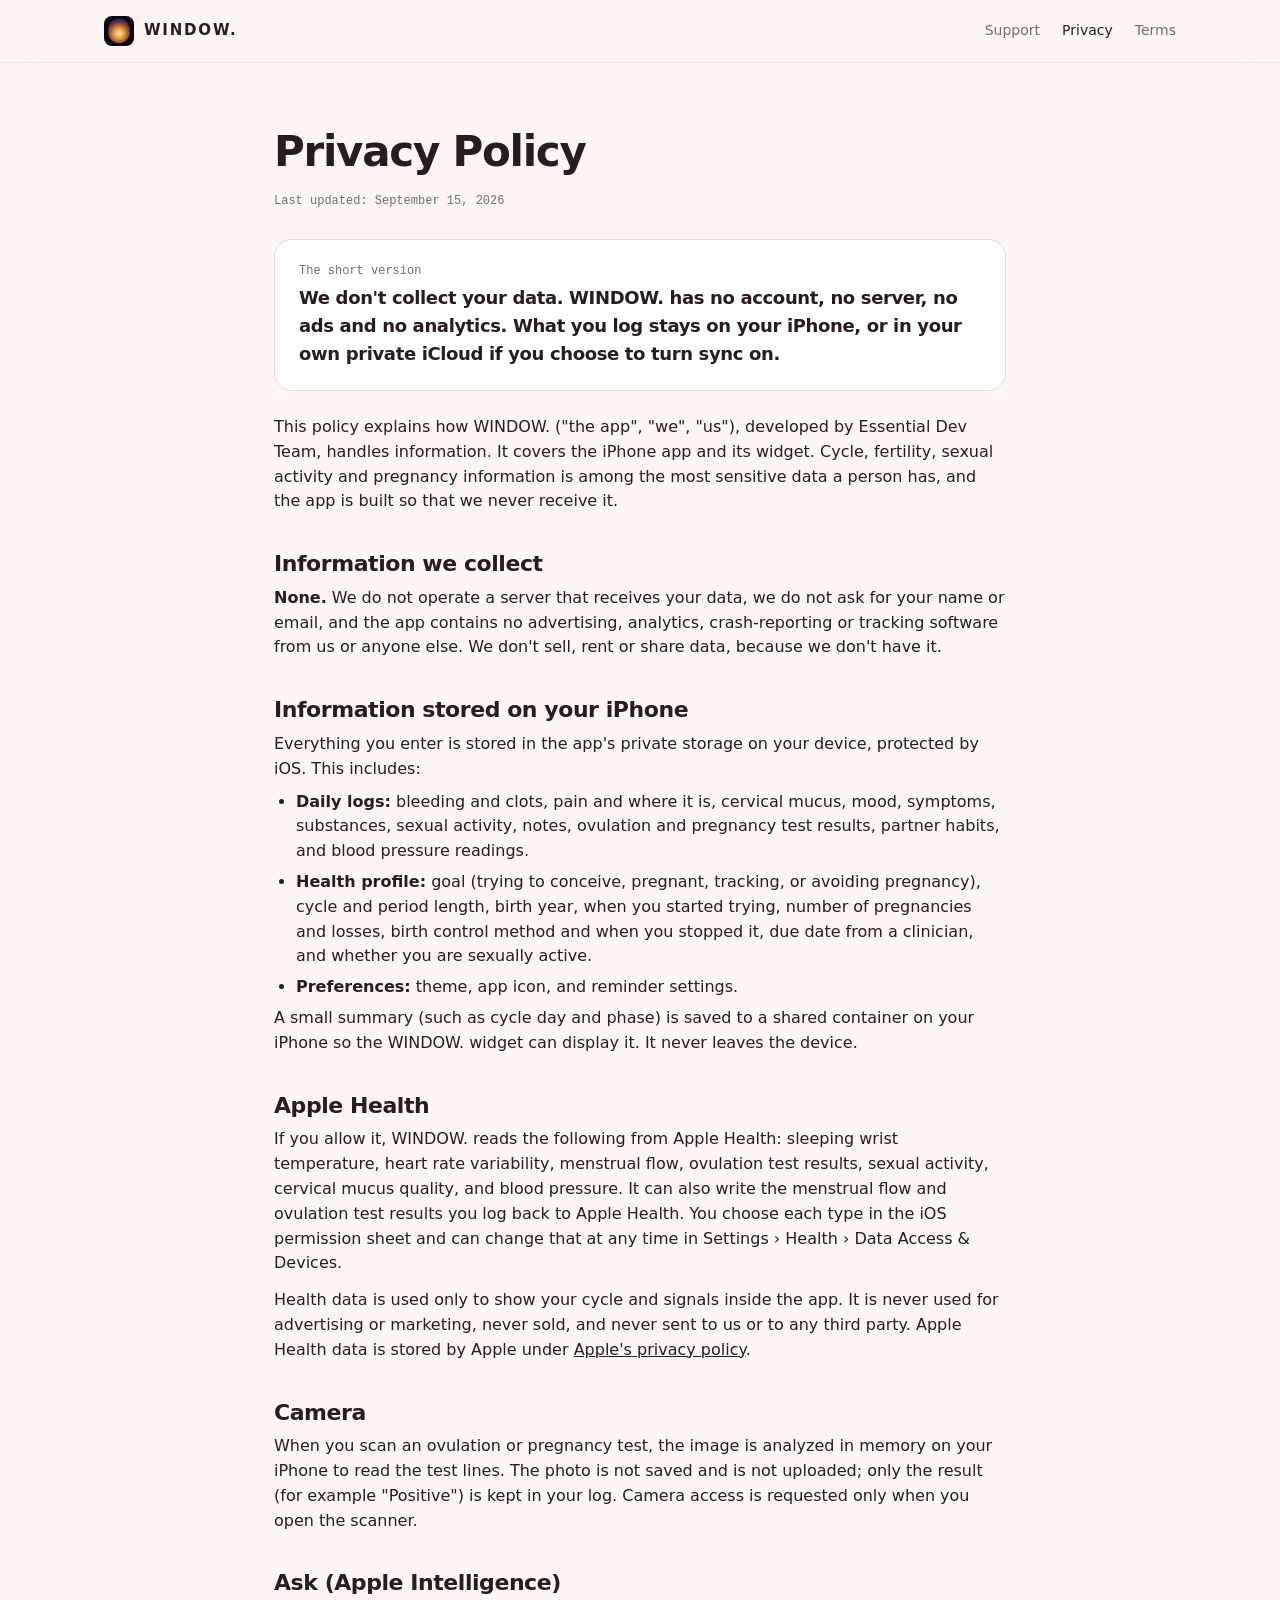
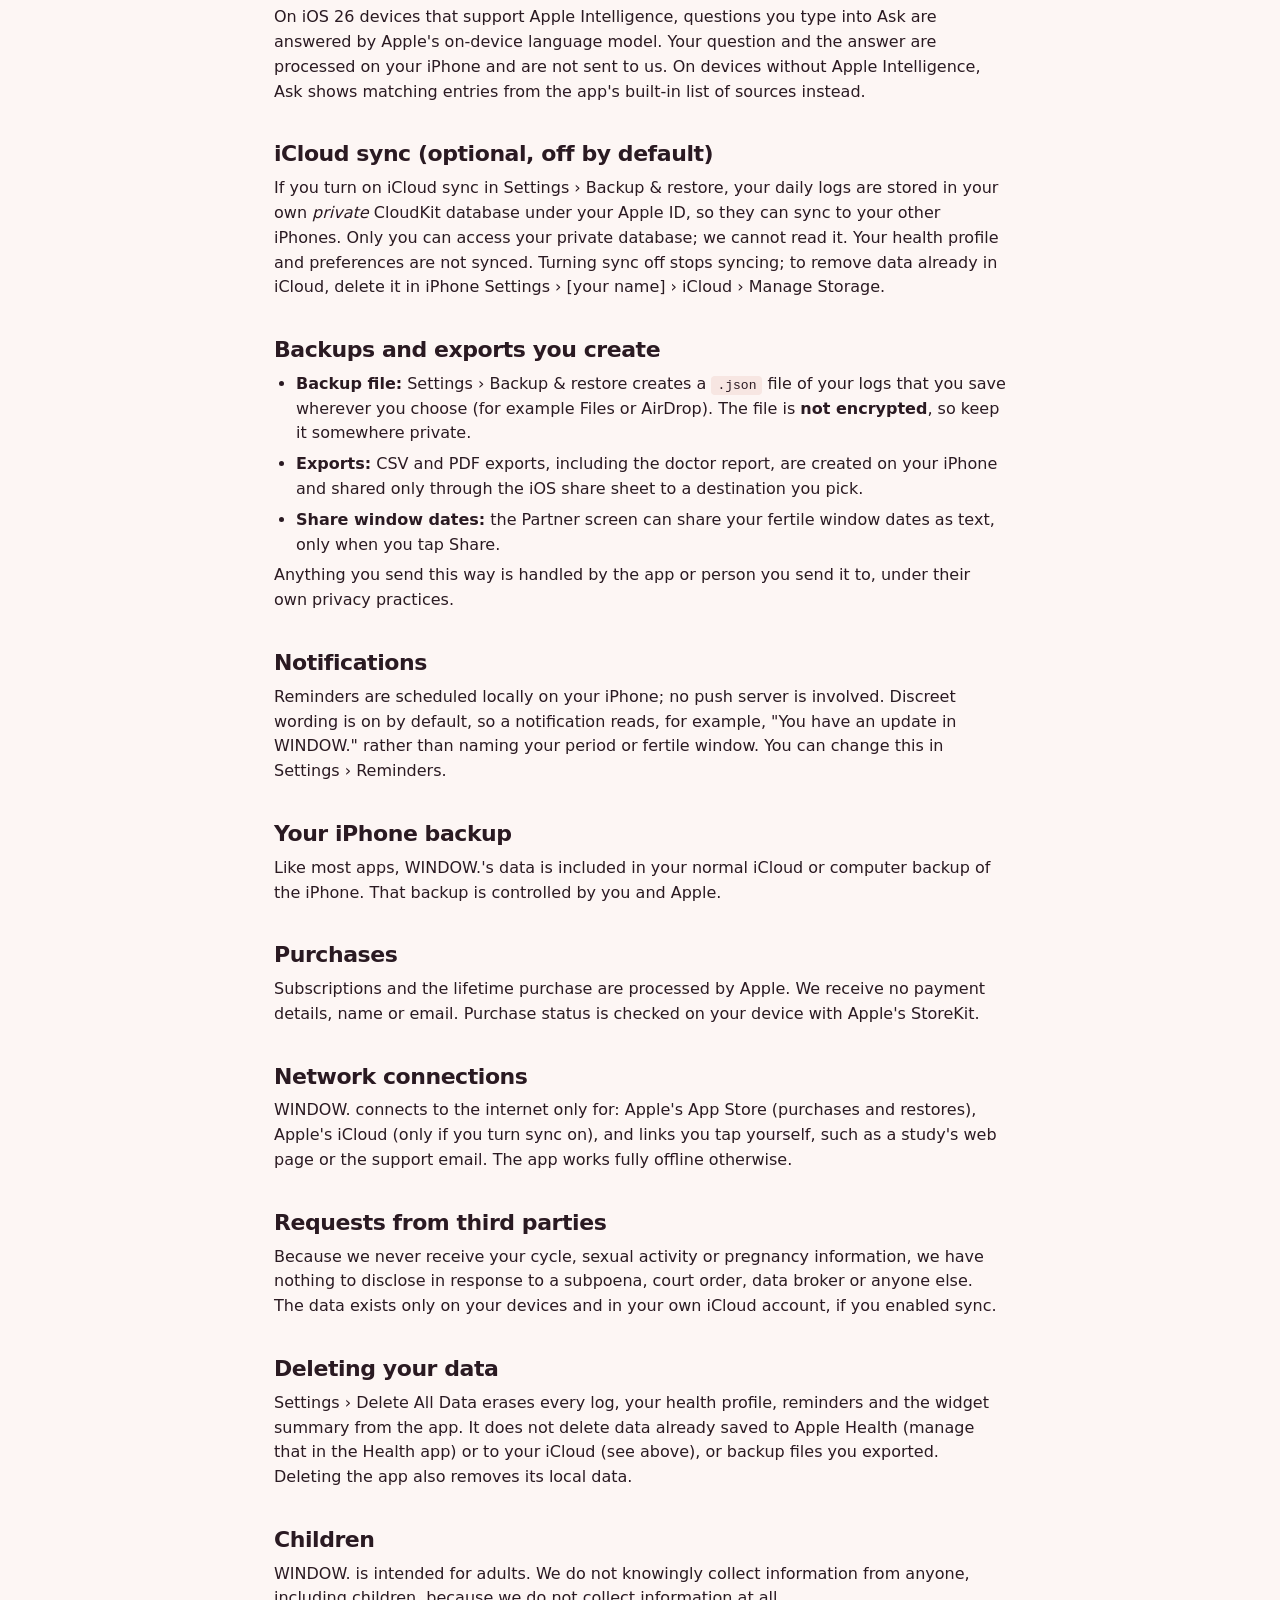
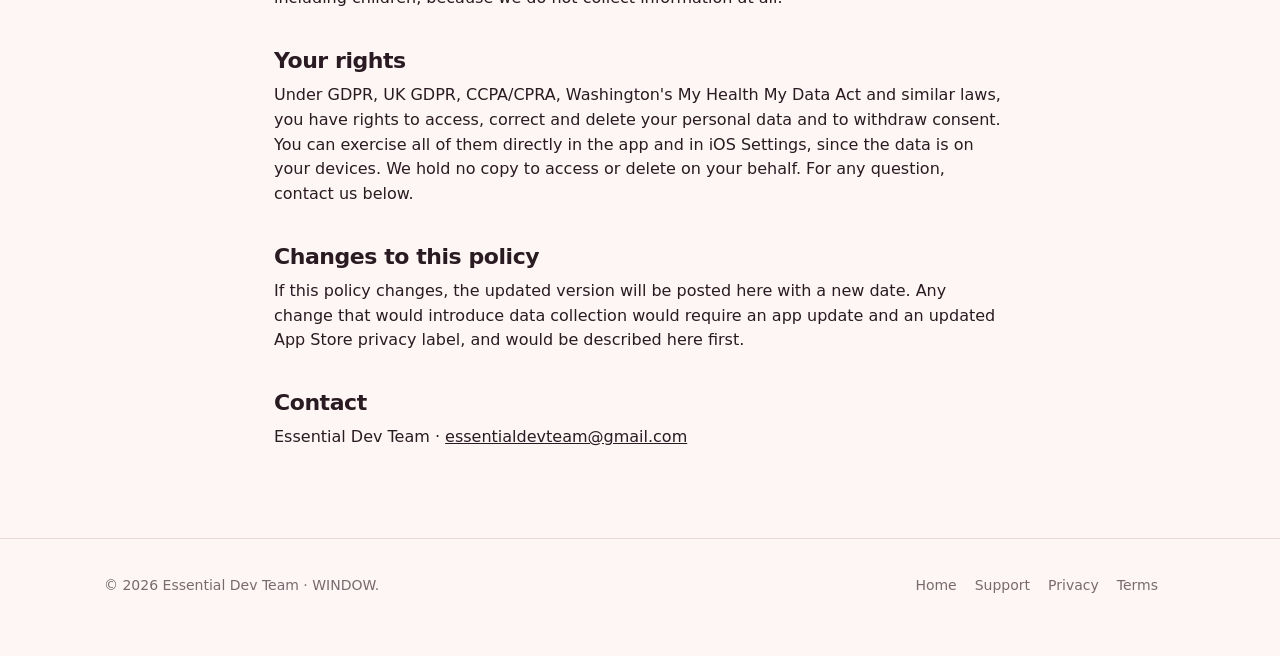
==== privacy.html @ 1a096624 "WINDOW. website: landing page, privacy policy, terms, support Co-Authored-By: Claude Opus 5 (1M cont" ====
<!doctype html>
<html lang="en">
<head>
  <meta charset="utf-8">
  <meta name="viewport" content="width=device-width, initial-scale=1, viewport-fit=cover">
  <title>Privacy Policy — WINDOW.</title>
  <meta name="description" content="WINDOW. privacy policy. No account, no ads, no analytics. Your cycle, fertility and pregnancy data stays on your iPhone, or in your own private iCloud if you turn sync on.">
  <link rel="icon" href="assets/icon.png">
  <link rel="stylesheet" href="style.css">
</head>
<body>
  <header class="site">
    <div class="wrap nav">
      <a class="brand" href="index.html"><img src="assets/icon.png" alt=""> WINDOW.</a>
      <nav class="nav-links"><a href="support.html">Support</a><a href="privacy.html" class="on">Privacy</a><a href="terms.html">Terms</a></nav>
    </div>
  </header>

  <main class="wrap doc">
    <h1>Privacy Policy</h1>
    <p class="updated">Last updated: September 15, 2026</p>

    <div class="callout"><div class="k">The short version</div><div class="v" style="font-size:18px">We don't collect your data. WINDOW. has no account, no server, no ads and no analytics. What you log stays on your iPhone, or in your own private iCloud if you choose to turn sync on.</div></div>

    <p style="margin-top:24px">This policy explains how WINDOW. ("the app", "we", "us"), developed by Essential Dev Team, handles information. It covers the iPhone app and its widget. Cycle, fertility, sexual activity and pregnancy information is among the most sensitive data a person has, and the app is built so that we never receive it.</p>

    <h2>Information we collect</h2>
    <p><strong>None.</strong> We do not operate a server that receives your data, we do not ask for your name or email, and the app contains no advertising, analytics, crash-reporting or tracking software from us or anyone else. We don't sell, rent or share data, because we don't have it.</p>

    <h2>Information stored on your iPhone</h2>
    <p>Everything you enter is stored in the app's private storage on your device, protected by iOS. This includes:</p>
    <ul>
      <li><strong>Daily logs:</strong> bleeding and clots, pain and where it is, cervical mucus, mood, symptoms, substances, sexual activity, notes, ovulation and pregnancy test results, partner habits, and blood pressure readings.</li>
      <li><strong>Health profile:</strong> goal (trying to conceive, pregnant, tracking, or avoiding pregnancy), cycle and period length, birth year, when you started trying, number of pregnancies and losses, birth control method and when you stopped it, due date from a clinician, and whether you are sexually active.</li>
      <li><strong>Preferences:</strong> theme, app icon, and reminder settings.</li>
    </ul>
    <p>A small summary (such as cycle day and phase) is saved to a shared container on your iPhone so the WINDOW. widget can display it. It never leaves the device.</p>

    <h2>Apple Health</h2>
    <p>If you allow it, WINDOW. reads the following from Apple Health: sleeping wrist temperature, heart rate variability, menstrual flow, ovulation test results, sexual activity, cervical mucus quality, and blood pressure. It can also write the menstrual flow and ovulation test results you log back to Apple Health. You choose each type in the iOS permission sheet and can change that at any time in Settings › Health › Data Access & Devices.</p>
    <p>Health data is used only to show your cycle and signals inside the app. It is never used for advertising or marketing, never sold, and never sent to us or to any third party. Apple Health data is stored by Apple under <a href="https://www.apple.com/legal/privacy/">Apple's privacy policy</a>.</p>

    <h2>Camera</h2>
    <p>When you scan an ovulation or pregnancy test, the image is analyzed in memory on your iPhone to read the test lines. The photo is not saved and is not uploaded; only the result (for example "Positive") is kept in your log. Camera access is requested only when you open the scanner.</p>

    <h2>Ask (Apple Intelligence)</h2>
    <p>On iOS 26 devices that support Apple Intelligence, questions you type into Ask are answered by Apple's on-device language model. Your question and the answer are processed on your iPhone and are not sent to us. On devices without Apple Intelligence, Ask shows matching entries from the app's built-in list of sources instead.</p>

    <h2>iCloud sync (optional, off by default)</h2>
    <p>If you turn on iCloud sync in Settings › Backup &amp; restore, your daily logs are stored in your own <em>private</em> CloudKit database under your Apple ID, so they can sync to your other iPhones. Only you can access your private database; we cannot read it. Your health profile and preferences are not synced. Turning sync off stops syncing; to remove data already in iCloud, delete it in iPhone Settings › [your name] › iCloud › Manage Storage.</p>

    <h2>Backups and exports you create</h2>
    <ul>
      <li><strong>Backup file:</strong> Settings › Backup &amp; restore creates a <code>.json</code> file of your logs that you save wherever you choose (for example Files or AirDrop). The file is <strong>not encrypted</strong>, so keep it somewhere private.</li>
      <li><strong>Exports:</strong> CSV and PDF exports, including the doctor report, are created on your iPhone and shared only through the iOS share sheet to a destination you pick.</li>
      <li><strong>Share window dates:</strong> the Partner screen can share your fertile window dates as text, only when you tap Share.</li>
    </ul>
    <p>Anything you send this way is handled by the app or person you send it to, under their own privacy practices.</p>

    <h2>Notifications</h2>
    <p>Reminders are scheduled locally on your iPhone; no push server is involved. Discreet wording is on by default, so a notification reads, for example, "You have an update in WINDOW." rather than naming your period or fertile window. You can change this in Settings › Reminders.</p>

    <h2>Your iPhone backup</h2>
    <p>Like most apps, WINDOW.'s data is included in your normal iCloud or computer backup of the iPhone. That backup is controlled by you and Apple.</p>

    <h2>Purchases</h2>
    <p>Subscriptions and the lifetime purchase are processed by Apple. We receive no payment details, name or email. Purchase status is checked on your device with Apple's StoreKit.</p>

    <h2>Network connections</h2>
    <p>WINDOW. connects to the internet only for: Apple's App Store (purchases and restores), Apple's iCloud (only if you turn sync on), and links you tap yourself, such as a study's web page or the support email. The app works fully offline otherwise.</p>

    <h2>Requests from third parties</h2>
    <p>Because we never receive your cycle, sexual activity or pregnancy information, we have nothing to disclose in response to a subpoena, court order, data broker or anyone else. The data exists only on your devices and in your own iCloud account, if you enabled sync.</p>

    <h2>Deleting your data</h2>
    <p>Settings › Delete All Data erases every log, your health profile, reminders and the widget summary from the app. It does not delete data already saved to Apple Health (manage that in the Health app) or to your iCloud (see above), or backup files you exported. Deleting the app also removes its local data.</p>

    <h2>Children</h2>
    <p>WINDOW. is intended for adults. We do not knowingly collect information from anyone, including children, because we do not collect information at all.</p>

    <h2>Your rights</h2>
    <p>Under GDPR, UK GDPR, CCPA/CPRA, Washington's My Health My Data Act and similar laws, you have rights to access, correct and delete your personal data and to withdraw consent. You can exercise all of them directly in the app and in iOS Settings, since the data is on your devices. We hold no copy to access or delete on your behalf. For any question, contact us below.</p>

    <h2>Changes to this policy</h2>
    <p>If this policy changes, the updated version will be posted here with a new date. Any change that would introduce data collection would require an app update and an updated App Store privacy label, and would be described here first.</p>

    <h2>Contact</h2>
    <p>Essential Dev Team · <a href="mailto:essentialdevteam@gmail.com?subject=WINDOW.%20Privacy">essentialdevteam@gmail.com</a></p>
  </main>

  <footer class="site">
    <div class="wrap row">
      <div>© 2026 Essential Dev Team · WINDOW.</div>
      <div><a href="index.html">Home</a><a href="support.html">Support</a><a href="privacy.html">Privacy</a><a href="terms.html">Terms</a></div>
    </div>
  </footer>
</body>
</html>
---- style.css ----
:root {
  --bg: #FDF6F4; --paper: #FFFFFF; --blush: #F7E6E2; --rule: #EBD9D4;
  --ink: #2A1A22; --mute: #7A6A70; --dim: #B3A3A8;
  --rose: #D6336C; --peach: #F2A477; --gold: #C9822F; --sage: #3FA37A;
  --sf: -apple-system, "SF Pro Text", "SF Pro Display", system-ui, "Segoe UI", Helvetica, Arial, sans-serif;
  --mono: "SF Mono", ui-monospace, Menlo, Consolas, monospace;
  --wrap: 1120px;
}
@media (prefers-color-scheme: dark) {
  :root { --bg: #17101A; --paper: #211823; --blush: #2A1F2C; --rule: #372A38; --ink: #F8EDEE; --mute: #B6A4AB; --dim: #7E6D75; }
}
* { box-sizing: border-box; margin: 0; padding: 0; }
html { scroll-behavior: smooth; }
body { overflow-x: hidden; background: var(--bg); color: var(--ink); font-family: var(--sf); -webkit-font-smoothing: antialiased; line-height: 1.55; }
a { color: inherit; }
img { max-width: 100%; }
.wrap { max-width: var(--wrap); margin: 0 auto; padding: 0 24px; }
.mono { font-family: var(--mono); }
.rose { color: var(--rose); }

/* drifting aurora behind the hero, like the app's Today screen */
.aurora { position: absolute; inset: -20% -10% auto; height: 900px; z-index: -1; overflow: hidden; pointer-events: none; }
.aurora i { position: absolute; border-radius: 50%; filter: blur(90px); opacity: .55; }
.aurora i:nth-child(1) { width: 520px; height: 520px; left: 8%; top: 4%; background: var(--peach); }
.aurora i:nth-child(2) { width: 460px; height: 460px; right: 6%; top: 10%; background: #F5A3C0; }
.aurora i:nth-child(3) { width: 380px; height: 380px; left: 40%; top: 36%; background: #FFD98A; opacity: .4; }
@media (prefers-color-scheme: dark) { .aurora i { opacity: .28; } }
@media (prefers-reduced-motion: no-preference) {
  .aurora i:nth-child(1) { animation: drift1 22s ease-in-out infinite; }
  .aurora i:nth-child(2) { animation: drift2 27s ease-in-out infinite; }
  .aurora i:nth-child(3) { animation: drift1 31s ease-in-out infinite reverse; }
  @keyframes drift1 { 0%,100% { transform: translate(0,0) scale(1) } 50% { transform: translate(60px,40px) scale(1.08) } }
  @keyframes drift2 { 0%,100% { transform: translate(0,0) scale(1) } 50% { transform: translate(-70px,50px) scale(.94) } }
}

/* header */
header.site { position: sticky; top: 0; z-index: 10; background: color-mix(in srgb, var(--bg) 80%, transparent); backdrop-filter: blur(14px); -webkit-backdrop-filter: blur(14px); border-bottom: 1px solid color-mix(in srgb, var(--rule) 70%, transparent); }
.nav { display: flex; align-items: center; justify-content: space-between; height: 62px; }
.brand { display: flex; align-items: center; gap: 10px; text-decoration: none; font-weight: 700; letter-spacing: .12em; font-size: 15px; }
.brand img { width: 30px; height: 30px; border-radius: 8px; }
.nav-links { display: flex; gap: 22px; font-size: 14px; }
.nav-links a { text-decoration: none; color: var(--mute); }
.nav-links a:hover, .nav-links a.on { color: var(--ink); }

/* buttons */
.btn { display: inline-flex; align-items: center; justify-content: center; gap: 8px; min-height: 50px; padding: 0 24px; border-radius: 999px; background: var(--ink); color: var(--bg); font-weight: 600; text-decoration: none; font-size: 15px; transition: transform .15s ease, opacity .15s ease; }
.btn:hover { transform: translateY(-1px); opacity: .92; }
.btn.ghost { background: color-mix(in srgb, var(--paper) 60%, transparent); color: var(--ink); border: 1px solid var(--rule); }

/* hero */
.hero-wrap { position: relative; isolation: isolate; }
.hero { padding: 76px 24px 56px; display: grid; grid-template-columns: 1.05fr .95fr; gap: 48px; align-items: center; }
.eyebrow { font-family: var(--mono); font-size: 12px; color: var(--rose); letter-spacing: .08em; text-transform: uppercase; }
.hero h1 { margin-top: 14px; font-size: clamp(40px, 6vw, 70px); line-height: 1.02; letter-spacing: -0.035em; font-weight: 800; }
.hero h1 em { font-style: normal; font-weight: 200; }
.hero p.lead { margin-top: 20px; font-size: 19px; color: var(--mute); max-width: 46ch; }
.hero .cta { margin-top: 30px; display: flex; gap: 12px; flex-wrap: wrap; }
.hero-proof { margin-top: 28px; display: flex; gap: 10px 22px; flex-wrap: wrap; font-family: var(--mono); font-size: 12px; color: var(--mute); }
.hero-proof span::before { content: "●"; color: var(--rose); margin-right: 8px; }

/* phones */
.phone { width: 290px; aspect-ratio: 1206/2622; border-radius: 46px; border: 7px solid #1d1419; background: #000; overflow: hidden; box-shadow: 0 40px 90px rgba(80,20,40,.22), inset 0 0 0 1px rgba(255,255,255,.06); position: relative; }
.phone img { width: 100%; height: 100%; display: block; object-fit: cover; }
.phone-stage { position: relative; display: flex; justify-content: center; min-height: 600px; align-items: center; }
.phone-stage .phone.back { position: absolute; translate: -140px 40px; rotate: -7deg; scale: .86; z-index: 0; }
.phone-stage .phone.back2 { position: absolute; translate: 140px 50px; rotate: 7deg; scale: .84; z-index: 0; }
.phone-stage .phone.front { z-index: 1; }
@media (prefers-reduced-motion: no-preference) {
  .float { animation: float 8s ease-in-out infinite; }
  .float.d1 { animation-delay: -2.6s; } .float.d2 { animation-delay: -5.2s; }
  @keyframes float { 0%,100% { transform: translateY(0) } 50% { transform: translateY(-12px) } }
}

/* sections */
section { padding: 88px 0; border-top: 1px solid var(--rule); }
h2 { font-size: clamp(30px, 4.2vw, 46px); letter-spacing: -0.03em; line-height: 1.08; margin-top: 10px; font-weight: 800; }
.sub { color: var(--mute); font-size: 17px; margin-top: 14px; max-width: 62ch; }
.cite { font-family: var(--mono); font-size: 11.5px; color: var(--dim); margin-top: 14px; }
.cite a { color: var(--mute); }

/* signal marquee */
.marquee { overflow: hidden; padding: 20px 0; border-top: 1px solid var(--rule); border-bottom: 1px solid var(--rule); -webkit-mask-image: linear-gradient(90deg, transparent, #000 10%, #000 90%, transparent); mask-image: linear-gradient(90deg, transparent, #000 10%, #000 90%, transparent); }
.marquee .track { display: flex; gap: 44px; width: max-content; font-family: var(--mono); font-size: 14px; color: var(--mute); white-space: nowrap; }
.marquee b { color: var(--ink); font-weight: 600; }
@media (prefers-reduced-motion: no-preference) { .marquee .track { animation: scroll 40s linear infinite; } @keyframes scroll { to { transform: translateX(-50%) } } }

/* cycle ring demo */
.split { display: grid; grid-template-columns: 1fr 1fr; gap: 56px; align-items: center; margin-top: 44px; }
.ring { width: min(420px, 100%); margin: 0 auto; display: block; }
.ring .arc { fill: none; stroke-width: 22; stroke-linecap: round; }
.ring .track-c { stroke: var(--blush); }
.ring .period { stroke: var(--rose); }
.ring .fertile { stroke: var(--peach); }
.ring .ov { stroke: var(--gold); }
.ring .dash { stroke-dasharray: var(--len) 1000; stroke-dashoffset: var(--len); transition: stroke-dashoffset 1.4s cubic-bezier(.2,.8,.2,1); }
.in .ring .dash, .ring.in .dash { stroke-dashoffset: 0; }
.ring .d2 { transition-delay: .5s; } .ring .d3 { transition-delay: 1s; }
.ring text { font-family: var(--sf); fill: var(--ink); }
.ring .dot { fill: var(--ink); transform-origin: 210px 210px; }
@media (prefers-reduced-motion: no-preference) { .in .ring .dot { animation: orbit 1.6s cubic-bezier(.2,.8,.2,1) both .2s; } @keyframes orbit { from { transform: rotate(-150deg) } to { transform: rotate(0) } } }
.legend { display: flex; gap: 18px; flex-wrap: wrap; margin-top: 18px; font-size: 14px; color: var(--mute); }
.legend span::before { content: ""; display: inline-block; width: 10px; height: 10px; border-radius: 50%; margin-right: 8px; background: var(--c); }

.ledger { border-top: 1px solid var(--rule); margin-top: 22px; }
.ledger .l { display: flex; justify-content: space-between; gap: 16px; padding: 13px 0; border-bottom: 1px solid var(--rule); font-size: 15px; }
.ledger .l span:last-child { font-family: var(--mono); font-size: 13px; color: var(--mute); text-align: right; }

/* Wilcox bars */
.bars { display: flex; gap: 12px; align-items: flex-end; height: 220px; margin-top: 34px; }
.bars i { flex: 1; position: relative; height: 100%; font-style: normal; }
.bars i b { position: absolute; left: 0; right: 0; bottom: 26px; height: 0; border-radius: 10px 10px 4px 4px; background: linear-gradient(to top, var(--peach), var(--gold)); transition: height 1.1s cubic-bezier(.2,.8,.2,1); }
.bars i:last-child b { background: linear-gradient(to top, var(--gold), var(--rose)); }
.bars i:nth-child(2) b { transition-delay: .08s } .bars i:nth-child(3) b { transition-delay: .16s } .bars i:nth-child(4) b { transition-delay: .24s } .bars i:nth-child(5) b { transition-delay: .32s } .bars i:nth-child(6) b { transition-delay: .4s }
.bars i em { position: absolute; bottom: 0; left: 0; right: 0; text-align: center; font-style: normal; font-family: var(--mono); font-size: 11px; color: var(--mute); }
.bars i s { position: absolute; left: 0; right: 0; text-align: center; text-decoration: none; font-family: var(--mono); font-size: 12px; color: var(--ink); bottom: calc(30px + var(--h) * 1.9); opacity: 0; transition: opacity .6s ease .9s; }
.in .bars i b { height: calc(var(--h) * 1.9); }
.in .bars i s { opacity: 1; }

/* features */
.features { display: grid; grid-template-columns: repeat(3, 1fr); gap: 18px; margin-top: 44px; }
.card { background: color-mix(in srgb, var(--paper) 85%, transparent); border: 1px solid var(--rule); border-radius: 22px; padding: 24px; }
.card .ic { width: 40px; height: 40px; border-radius: 12px; display: grid; place-items: center; background: var(--blush); color: var(--rose); font-size: 20px; margin-bottom: 14px; }
.card h3 { font-size: 17px; letter-spacing: -0.01em; margin-bottom: 6px; }
.card p { color: var(--mute); font-size: 15px; }

/* screenshots rail */
.shots { display: flex; gap: 28px; margin-top: 44px; overflow-x: auto; padding: 10px 24px 30px; scroll-snap-type: x mandatory; scrollbar-width: none; }
.shots::-webkit-scrollbar { display: none; }
.shots figure { flex: 0 0 auto; scroll-snap-align: center; text-align: center; }
.shots .phone { width: 236px; border-width: 6px; border-radius: 38px; transition: transform .4s ease; }
.shots figure:hover .phone { transform: translateY(-8px); }
.shots figcaption { margin-top: 16px; font-size: 14px; color: var(--mute); max-width: 236px; }
.shots figcaption b { color: var(--ink); display: block; }
.rail-hint { font-family: var(--mono); font-size: 12px; color: var(--dim); text-align: center; }

/* privacy */
.privacy { display: grid; grid-template-columns: 1fr 1fr; gap: 48px; align-items: start; margin-top: 44px; }
.checks { list-style: none; border-top: 1px solid var(--rule); }
.checks li { padding: 14px 0; border-bottom: 1px solid var(--rule); display: flex; gap: 14px; align-items: baseline; }
.checks li::before { content: "✓"; color: var(--sage); font-weight: 700; }
.callout { background: var(--paper); border: 1px solid var(--rule); border-radius: 18px; padding: 22px 24px; }
.callout .k { font-family: var(--mono); font-size: 12px; color: var(--mute); }
.callout .v { font-size: 22px; font-weight: 700; letter-spacing: -0.02em; margin-top: 4px; }
.callout + .callout { margin-top: 14px; }

/* plans */
.plans { display: grid; grid-template-columns: repeat(3, 1fr); gap: 18px; margin-top: 44px; }
.plan { background: var(--paper); border: 1px solid var(--rule); border-radius: 22px; padding: 26px; }
.plan.best { border: 2px solid var(--rose); }
.plan .name { font-family: var(--mono); font-size: 12px; color: var(--mute); }
.plan .price { font-size: 38px; font-weight: 800; letter-spacing: -0.03em; margin-top: 6px; }
.plan .price small { font-size: 14px; color: var(--mute); font-weight: 500; letter-spacing: 0; margin-left: 4px; }
.plan p { color: var(--mute); font-size: 14px; margin-top: 8px; }

/* faq */
.faq { margin-top: 36px; }
.faq details { border-top: 1px solid var(--rule); padding: 18px 0; }
.faq details:last-child { border-bottom: 1px solid var(--rule); }
.faq summary { cursor: pointer; font-weight: 600; font-size: 16px; list-style: none; display: flex; justify-content: space-between; gap: 16px; }
.faq summary::-webkit-details-marker { display: none; }
.faq summary::after { content: "+"; color: var(--rose); font-family: var(--mono); }
.faq details[open] summary::after { content: "–"; }
.faq p { margin-top: 10px; color: var(--mute); font-size: 15px; max-width: 72ch; }

.disclaimer { margin-top: 36px; padding: 18px 22px; border-radius: 16px; background: var(--blush); font-size: 14px; color: var(--ink); }

/* docs */
.doc { padding: 56px 24px 88px; max-width: 780px; }
.doc h1 { font-size: 42px; letter-spacing: -0.03em; }
.doc .updated { font-family: var(--mono); font-size: 12px; color: var(--mute); margin: 8px 0 28px; }
.doc h2 { font-size: 22px; margin: 38px 0 10px; letter-spacing: -0.02em; }
.doc h3 { font-size: 17px; margin: 22px 0 6px; }
.doc p, .doc li { font-size: 16px; }
.doc p + p { margin-top: 12px; }
.doc ul, .doc ol { padding-left: 22px; margin-top: 8px; } .doc li { margin: 6px 0; }
.table-scroll { overflow-x: auto; margin-top: 12px; }
.doc table { width: 100%; min-width: 560px; border-collapse: collapse; font-size: 14px; }
.doc th, .doc td { text-align: left; padding: 10px 8px; border-bottom: 1px solid var(--rule); vertical-align: top; }
.doc th { font-family: var(--mono); font-weight: 500; color: var(--mute); font-size: 12px; }
.doc code { font-family: var(--mono); font-size: 13px; background: var(--blush); padding: 2px 6px; border-radius: 4px; }
.support-grid { display: grid; grid-template-columns: 1fr 1fr; gap: 14px; margin-top: 18px; }
.support-card { background: var(--paper); border: 1px solid var(--rule); border-radius: 18px; padding: 20px; }
.support-card h3 { font-size: 16px; margin: 0 0 6px; }
.support-card p { font-size: 15px; color: var(--mute); }

/* footer */
footer.site { border-top: 1px solid var(--rule); padding: 36px 0 60px; color: var(--mute); font-size: 14px; }
footer .row { display: flex; justify-content: space-between; gap: 20px; flex-wrap: wrap; }
footer a { color: var(--mute); text-decoration: none; margin-right: 18px; }
footer a:hover { color: var(--ink); }

/* reveal */
.reveal { opacity: 0; transform: translateY(20px); transition: opacity .8s ease, transform .8s ease; }
.reveal.in { opacity: 1; transform: none; }
@media (prefers-reduced-motion: reduce) {
  .reveal { opacity: 1; transform: none; transition: none; }
  .ring .dash { transition: none; stroke-dashoffset: 0; }
  .bars i b { transition: none; height: calc(var(--h) * 1.9); } .bars i s { opacity: 1; transition: none; }
}

@media (max-width: 900px) {
  .hero, .split, .privacy { grid-template-columns: 1fr; }
  .features, .plans { grid-template-columns: 1fr 1fr; }
  .hero { padding-top: 44px; }
  .phone-stage { min-height: 520px; }
  .phone-stage .phone { width: 240px; }
  .phone-stage .phone.back { translate: -90px 30px; }
  .phone-stage .phone.back2 { translate: 90px 40px; }
  .nav-links a[href^="#"] { display: none; }
}
@media (max-width: 560px) {
  .features, .plans, .support-grid { grid-template-columns: 1fr; }
  .hero h1 { font-size: 40px; }
}
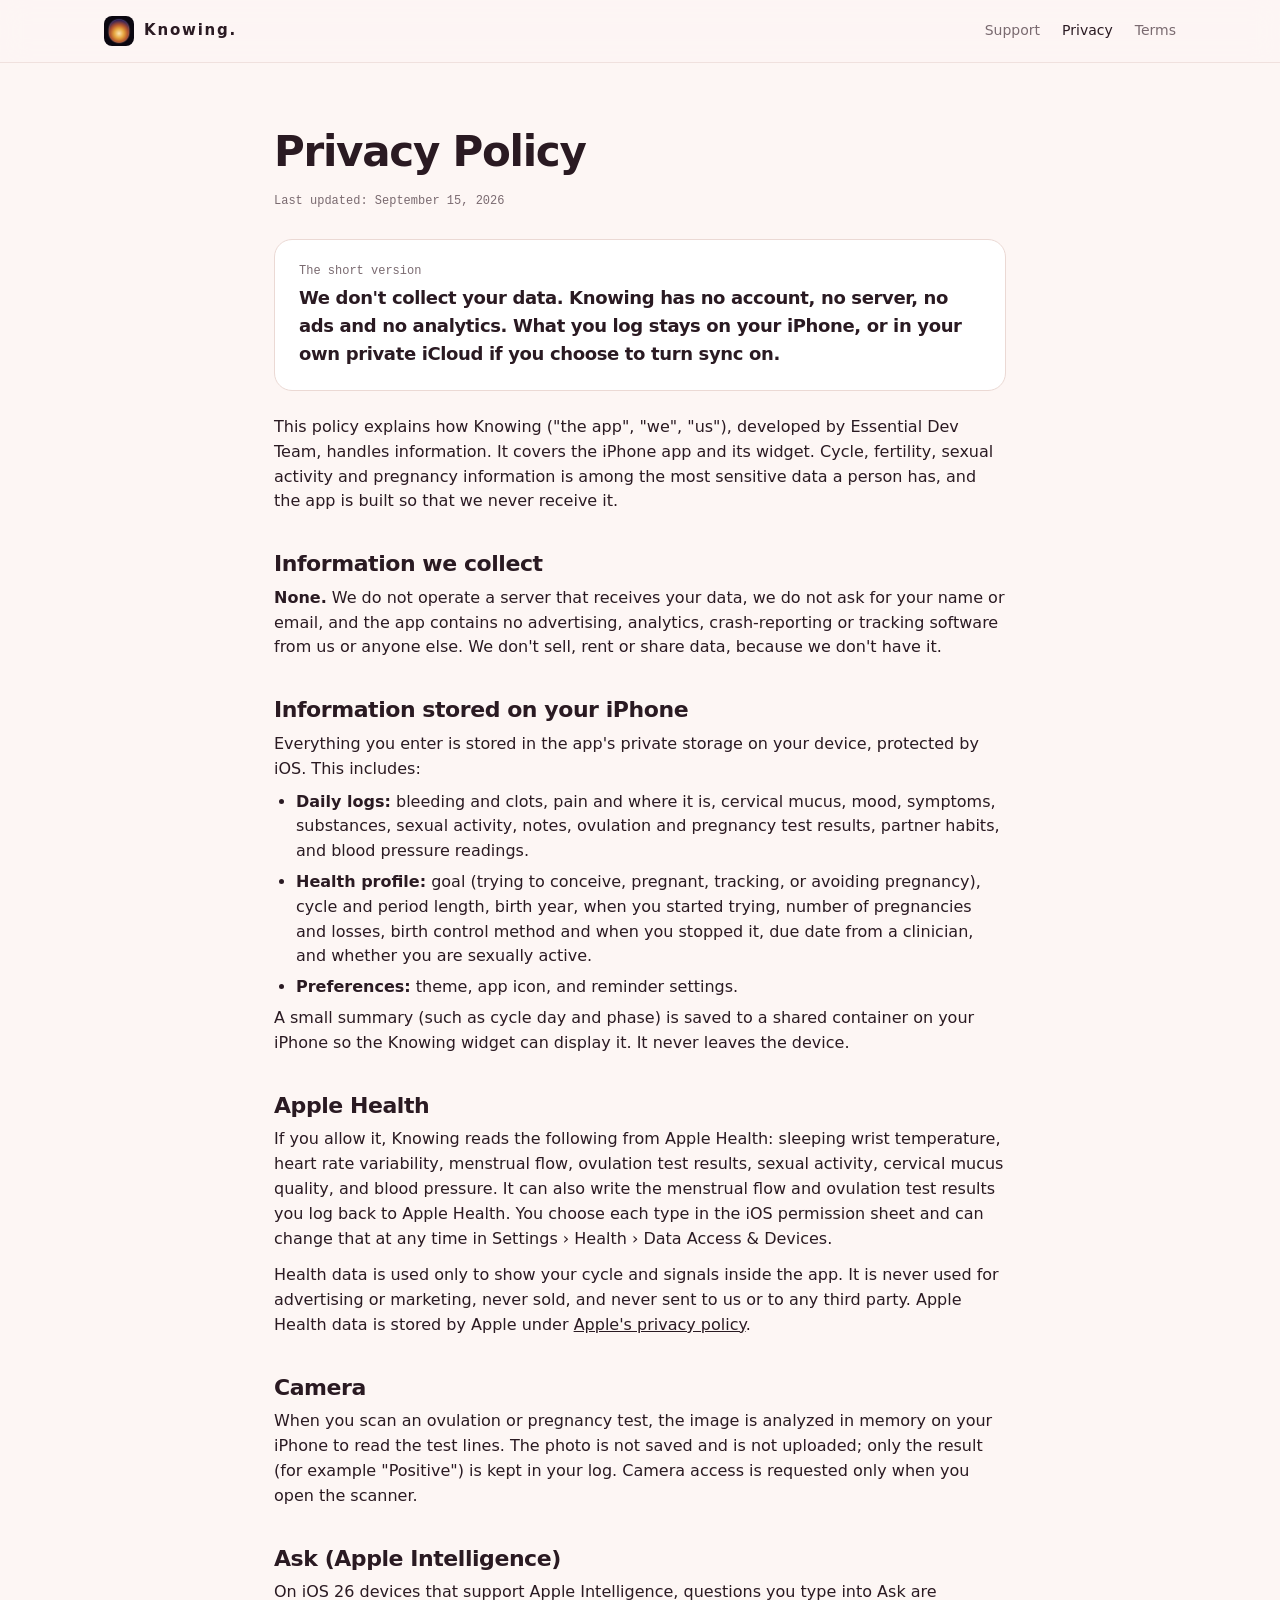
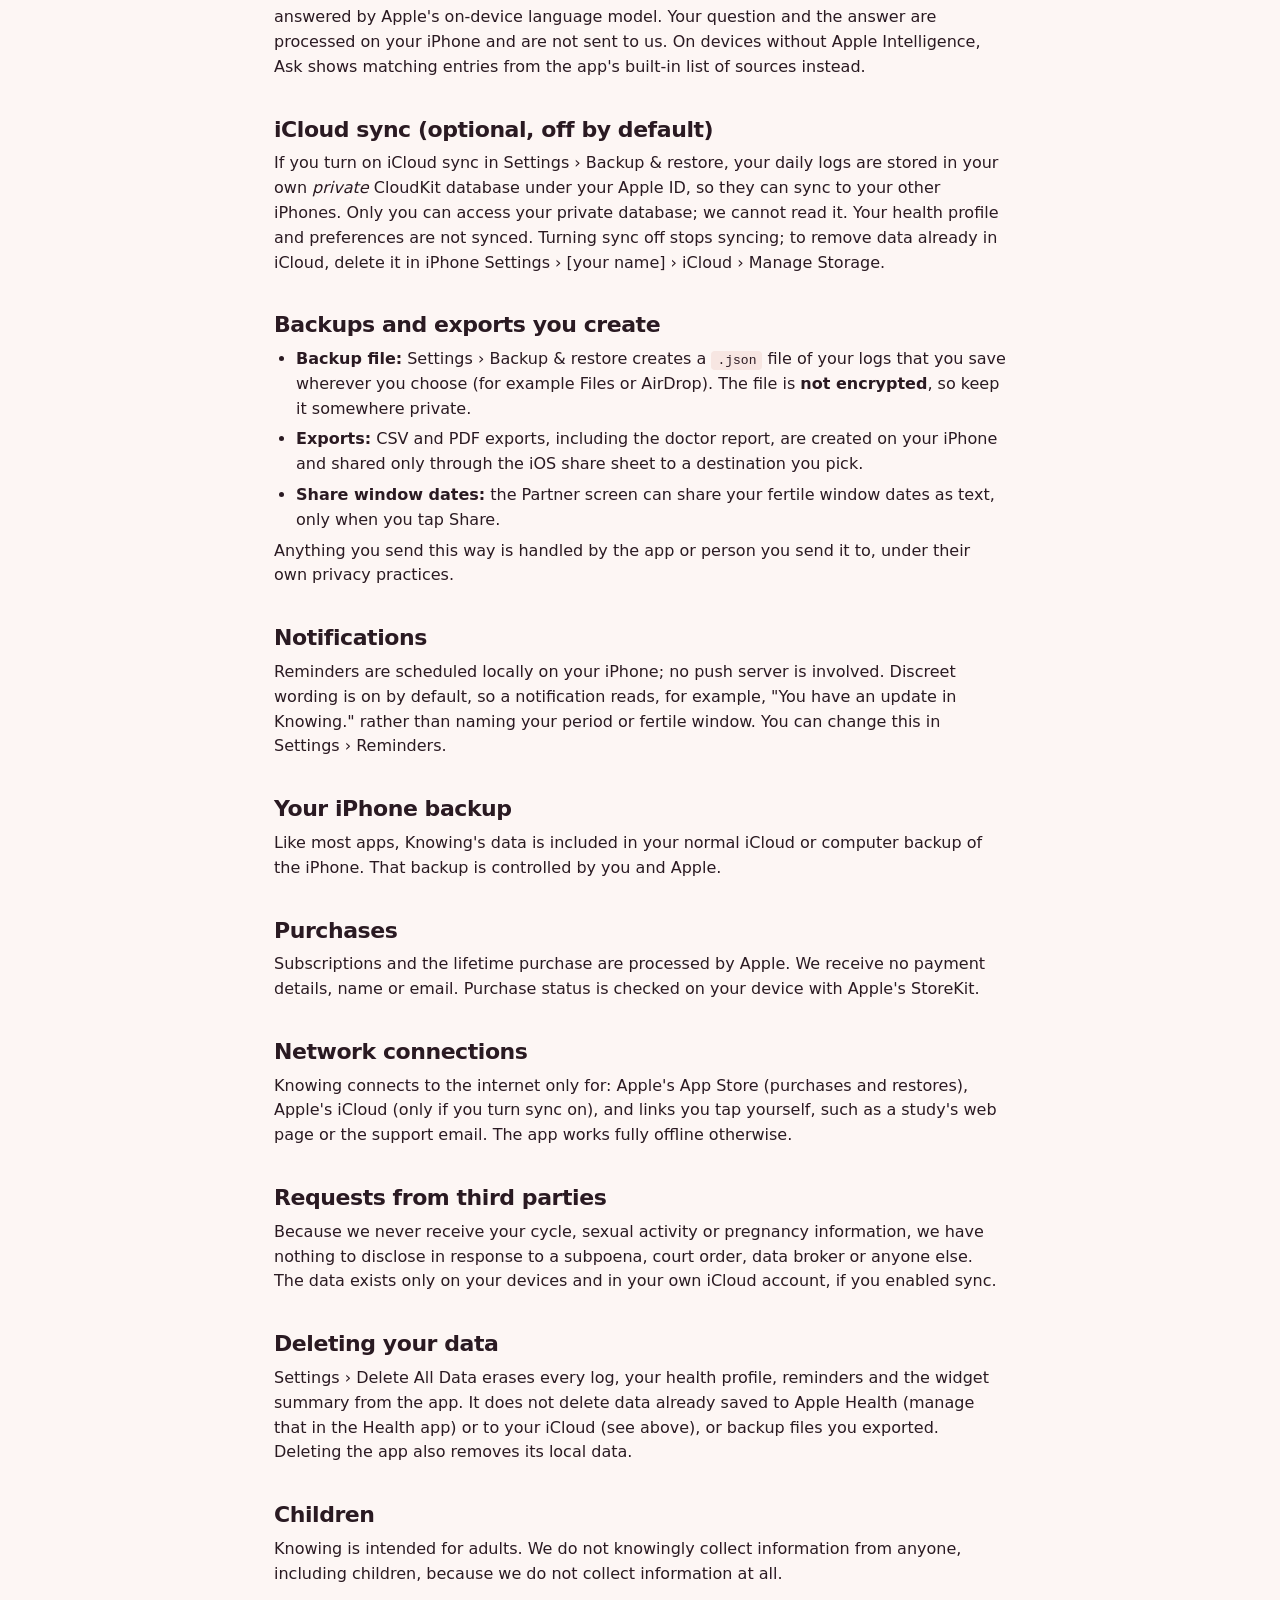
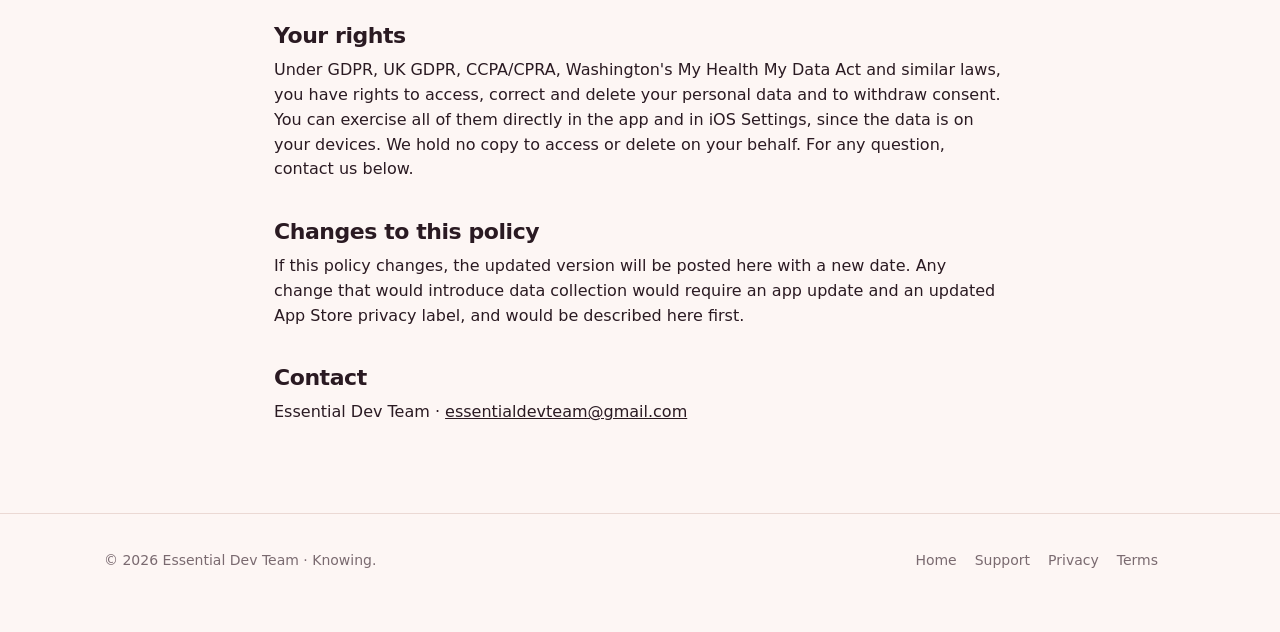
==== commit 782a32e4: "Rename WINDOW. to Knowing; fresh screenshots - All copy across index/privacy/terms/support updated, " ====
--- a/privacy.html
+++ b/privacy.html
@@ -3,15 +3,15 @@
 <head>
   <meta charset="utf-8">
   <meta name="viewport" content="width=device-width, initial-scale=1, viewport-fit=cover">
-  <title>Privacy Policy — WINDOW.</title>
-  <meta name="description" content="WINDOW. privacy policy. No account, no ads, no analytics. Your cycle, fertility and pregnancy data stays on your iPhone, or in your own private iCloud if you turn sync on.">
+  <title>Privacy Policy — Knowing.</title>
+  <meta name="description" content="Knowing privacy policy. No account, no ads, no analytics. Your cycle, fertility and pregnancy data stays on your iPhone, or in your own private iCloud if you turn sync on.">
   <link rel="icon" href="assets/icon.png">
   <link rel="stylesheet" href="style.css">
 </head>
 <body>
   <header class="site">
     <div class="wrap nav">
-      <a class="brand" href="index.html"><img src="assets/icon.png" alt=""> WINDOW.</a>
+      <a class="brand" href="index.html"><img src="assets/icon.png" alt=""> Knowing.</a>
       <nav class="nav-links"><a href="support.html">Support</a><a href="privacy.html" class="on">Privacy</a><a href="terms.html">Terms</a></nav>
     </div>
   </header>
@@ -20,9 +20,9 @@
     <h1>Privacy Policy</h1>
     <p class="updated">Last updated: September 15, 2026</p>
 
-    <div class="callout"><div class="k">The short version</div><div class="v" style="font-size:18px">We don't collect your data. WINDOW. has no account, no server, no ads and no analytics. What you log stays on your iPhone, or in your own private iCloud if you choose to turn sync on.</div></div>
+    <div class="callout"><div class="k">The short version</div><div class="v" style="font-size:18px">We don't collect your data. Knowing has no account, no server, no ads and no analytics. What you log stays on your iPhone, or in your own private iCloud if you choose to turn sync on.</div></div>
 
-    <p style="margin-top:24px">This policy explains how WINDOW. ("the app", "we", "us"), developed by Essential Dev Team, handles information. It covers the iPhone app and its widget. Cycle, fertility, sexual activity and pregnancy information is among the most sensitive data a person has, and the app is built so that we never receive it.</p>
+    <p style="margin-top:24px">This policy explains how Knowing ("the app", "we", "us"), developed by Essential Dev Team, handles information. It covers the iPhone app and its widget. Cycle, fertility, sexual activity and pregnancy information is among the most sensitive data a person has, and the app is built so that we never receive it.</p>
 
     <h2>Information we collect</h2>
     <p><strong>None.</strong> We do not operate a server that receives your data, we do not ask for your name or email, and the app contains no advertising, analytics, crash-reporting or tracking software from us or anyone else. We don't sell, rent or share data, because we don't have it.</p>
@@ -34,10 +34,10 @@
       <li><strong>Health profile:</strong> goal (trying to conceive, pregnant, tracking, or avoiding pregnancy), cycle and period length, birth year, when you started trying, number of pregnancies and losses, birth control method and when you stopped it, due date from a clinician, and whether you are sexually active.</li>
       <li><strong>Preferences:</strong> theme, app icon, and reminder settings.</li>
     </ul>
-    <p>A small summary (such as cycle day and phase) is saved to a shared container on your iPhone so the WINDOW. widget can display it. It never leaves the device.</p>
+    <p>A small summary (such as cycle day and phase) is saved to a shared container on your iPhone so the Knowing widget can display it. It never leaves the device.</p>
 
     <h2>Apple Health</h2>
-    <p>If you allow it, WINDOW. reads the following from Apple Health: sleeping wrist temperature, heart rate variability, menstrual flow, ovulation test results, sexual activity, cervical mucus quality, and blood pressure. It can also write the menstrual flow and ovulation test results you log back to Apple Health. You choose each type in the iOS permission sheet and can change that at any time in Settings › Health › Data Access & Devices.</p>
+    <p>If you allow it, Knowing reads the following from Apple Health: sleeping wrist temperature, heart rate variability, menstrual flow, ovulation test results, sexual activity, cervical mucus quality, and blood pressure. It can also write the menstrual flow and ovulation test results you log back to Apple Health. You choose each type in the iOS permission sheet and can change that at any time in Settings › Health › Data Access & Devices.</p>
     <p>Health data is used only to show your cycle and signals inside the app. It is never used for advertising or marketing, never sold, and never sent to us or to any third party. Apple Health data is stored by Apple under <a href="https://www.apple.com/legal/privacy/">Apple's privacy policy</a>.</p>
 
     <h2>Camera</h2>
@@ -58,16 +58,16 @@
     <p>Anything you send this way is handled by the app or person you send it to, under their own privacy practices.</p>
 
     <h2>Notifications</h2>
-    <p>Reminders are scheduled locally on your iPhone; no push server is involved. Discreet wording is on by default, so a notification reads, for example, "You have an update in WINDOW." rather than naming your period or fertile window. You can change this in Settings › Reminders.</p>
+    <p>Reminders are scheduled locally on your iPhone; no push server is involved. Discreet wording is on by default, so a notification reads, for example, "You have an update in Knowing." rather than naming your period or fertile window. You can change this in Settings › Reminders.</p>
 
     <h2>Your iPhone backup</h2>
-    <p>Like most apps, WINDOW.'s data is included in your normal iCloud or computer backup of the iPhone. That backup is controlled by you and Apple.</p>
+    <p>Like most apps, Knowing's data is included in your normal iCloud or computer backup of the iPhone. That backup is controlled by you and Apple.</p>
 
     <h2>Purchases</h2>
     <p>Subscriptions and the lifetime purchase are processed by Apple. We receive no payment details, name or email. Purchase status is checked on your device with Apple's StoreKit.</p>
 
     <h2>Network connections</h2>
-    <p>WINDOW. connects to the internet only for: Apple's App Store (purchases and restores), Apple's iCloud (only if you turn sync on), and links you tap yourself, such as a study's web page or the support email. The app works fully offline otherwise.</p>
+    <p>Knowing connects to the internet only for: Apple's App Store (purchases and restores), Apple's iCloud (only if you turn sync on), and links you tap yourself, such as a study's web page or the support email. The app works fully offline otherwise.</p>
 
     <h2>Requests from third parties</h2>
     <p>Because we never receive your cycle, sexual activity or pregnancy information, we have nothing to disclose in response to a subpoena, court order, data broker or anyone else. The data exists only on your devices and in your own iCloud account, if you enabled sync.</p>
@@ -76,7 +76,7 @@
     <p>Settings › Delete All Data erases every log, your health profile, reminders and the widget summary from the app. It does not delete data already saved to Apple Health (manage that in the Health app) or to your iCloud (see above), or backup files you exported. Deleting the app also removes its local data.</p>
 
     <h2>Children</h2>
-    <p>WINDOW. is intended for adults. We do not knowingly collect information from anyone, including children, because we do not collect information at all.</p>
+    <p>Knowing is intended for adults. We do not knowingly collect information from anyone, including children, because we do not collect information at all.</p>
 
     <h2>Your rights</h2>
     <p>Under GDPR, UK GDPR, CCPA/CPRA, Washington's My Health My Data Act and similar laws, you have rights to access, correct and delete your personal data and to withdraw consent. You can exercise all of them directly in the app and in iOS Settings, since the data is on your devices. We hold no copy to access or delete on your behalf. For any question, contact us below.</p>
@@ -85,12 +85,12 @@
     <p>If this policy changes, the updated version will be posted here with a new date. Any change that would introduce data collection would require an app update and an updated App Store privacy label, and would be described here first.</p>
 
     <h2>Contact</h2>
-    <p>Essential Dev Team · <a href="mailto:essentialdevteam@gmail.com?subject=WINDOW.%20Privacy">essentialdevteam@gmail.com</a></p>
+    <p>Essential Dev Team · <a href="mailto:essentialdevteam@gmail.com?subject=Knowing%20Privacy">essentialdevteam@gmail.com</a></p>
   </main>
 
   <footer class="site">
     <div class="wrap row">
-      <div>© 2026 Essential Dev Team · WINDOW.</div>
+      <div>© 2026 Essential Dev Team · Knowing.</div>
       <div><a href="index.html">Home</a><a href="support.html">Support</a><a href="privacy.html">Privacy</a><a href="terms.html">Terms</a></div>
     </div>
   </footer>
--- a/style.css
+++ b/style.css
@@ -48,7 +48,7 @@
 .btn.ghost { background: color-mix(in srgb, var(--paper) 60%, transparent); color: var(--ink); border: 1px solid var(--rule); }
 
 /* hero */
-.hero-wrap { position: relative; isolation: isolate; }
+.hero-wrap { position: relative; isolation: isolate; overflow-x: clip; }
 .hero { padding: 76px 24px 56px; display: grid; grid-template-columns: 1.05fr .95fr; gap: 48px; align-items: center; }
 .eyebrow { font-family: var(--mono); font-size: 12px; color: var(--rose); letter-spacing: .08em; text-transform: uppercase; }
 .hero h1 { margin-top: 14px; font-size: clamp(40px, 6vw, 70px); line-height: 1.02; letter-spacing: -0.035em; font-weight: 800; }
@@ -92,7 +92,7 @@
 .ring .period { stroke: var(--rose); }
 .ring .fertile { stroke: var(--peach); }
 .ring .ov { stroke: var(--gold); }
-.ring .dash { stroke-dasharray: var(--len) 1000; stroke-dashoffset: var(--len); transition: stroke-dashoffset 1.4s cubic-bezier(.2,.8,.2,1); }
+.ring .dash { stroke-dasharray: var(--len) 2000; stroke-dashoffset: var(--len); transition: stroke-dashoffset 1.4s cubic-bezier(.2,.8,.2,1); }
 .in .ring .dash, .ring.in .dash { stroke-dashoffset: 0; }
 .ring .d2 { transition-delay: .5s; } .ring .d3 { transition-delay: 1s; }
 .ring text { font-family: var(--sf); fill: var(--ink); }
@@ -113,8 +113,8 @@
 .bars i:nth-child(2) b { transition-delay: .08s } .bars i:nth-child(3) b { transition-delay: .16s } .bars i:nth-child(4) b { transition-delay: .24s } .bars i:nth-child(5) b { transition-delay: .32s } .bars i:nth-child(6) b { transition-delay: .4s }
 .bars i em { position: absolute; bottom: 0; left: 0; right: 0; text-align: center; font-style: normal; font-family: var(--mono); font-size: 11px; color: var(--mute); }
 .bars i s { position: absolute; left: 0; right: 0; text-align: center; text-decoration: none; font-family: var(--mono); font-size: 12px; color: var(--ink); bottom: calc(30px + var(--h) * 1.9); opacity: 0; transition: opacity .6s ease .9s; }
-.in .bars i b { height: calc(var(--h) * 1.9); }
-.in .bars i s { opacity: 1; }
+.in .bars i b, .bars.in i b { height: calc(var(--h) * 1.9); }
+.in .bars i s, .bars.in i s { opacity: 1; }
 
 /* features */
 .features { display: grid; grid-template-columns: repeat(3, 1fr); gap: 18px; margin-top: 44px; }
